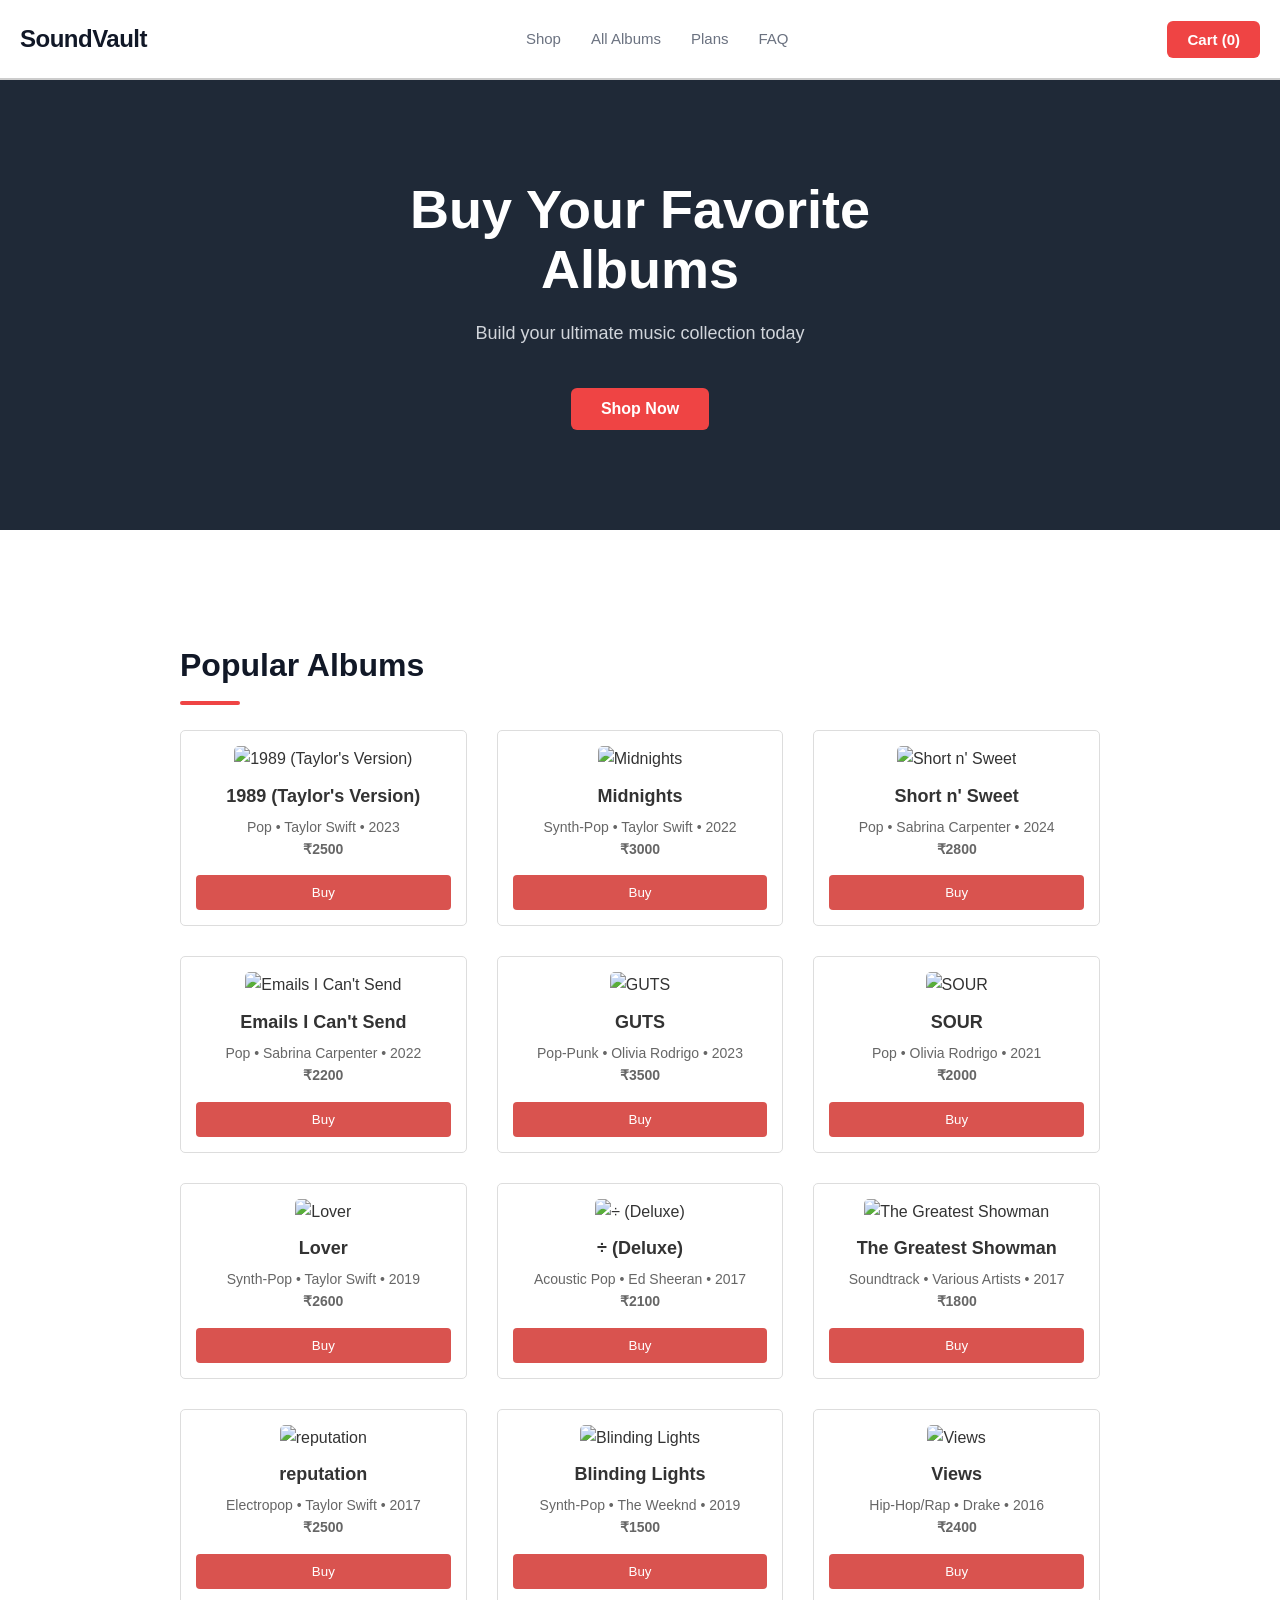
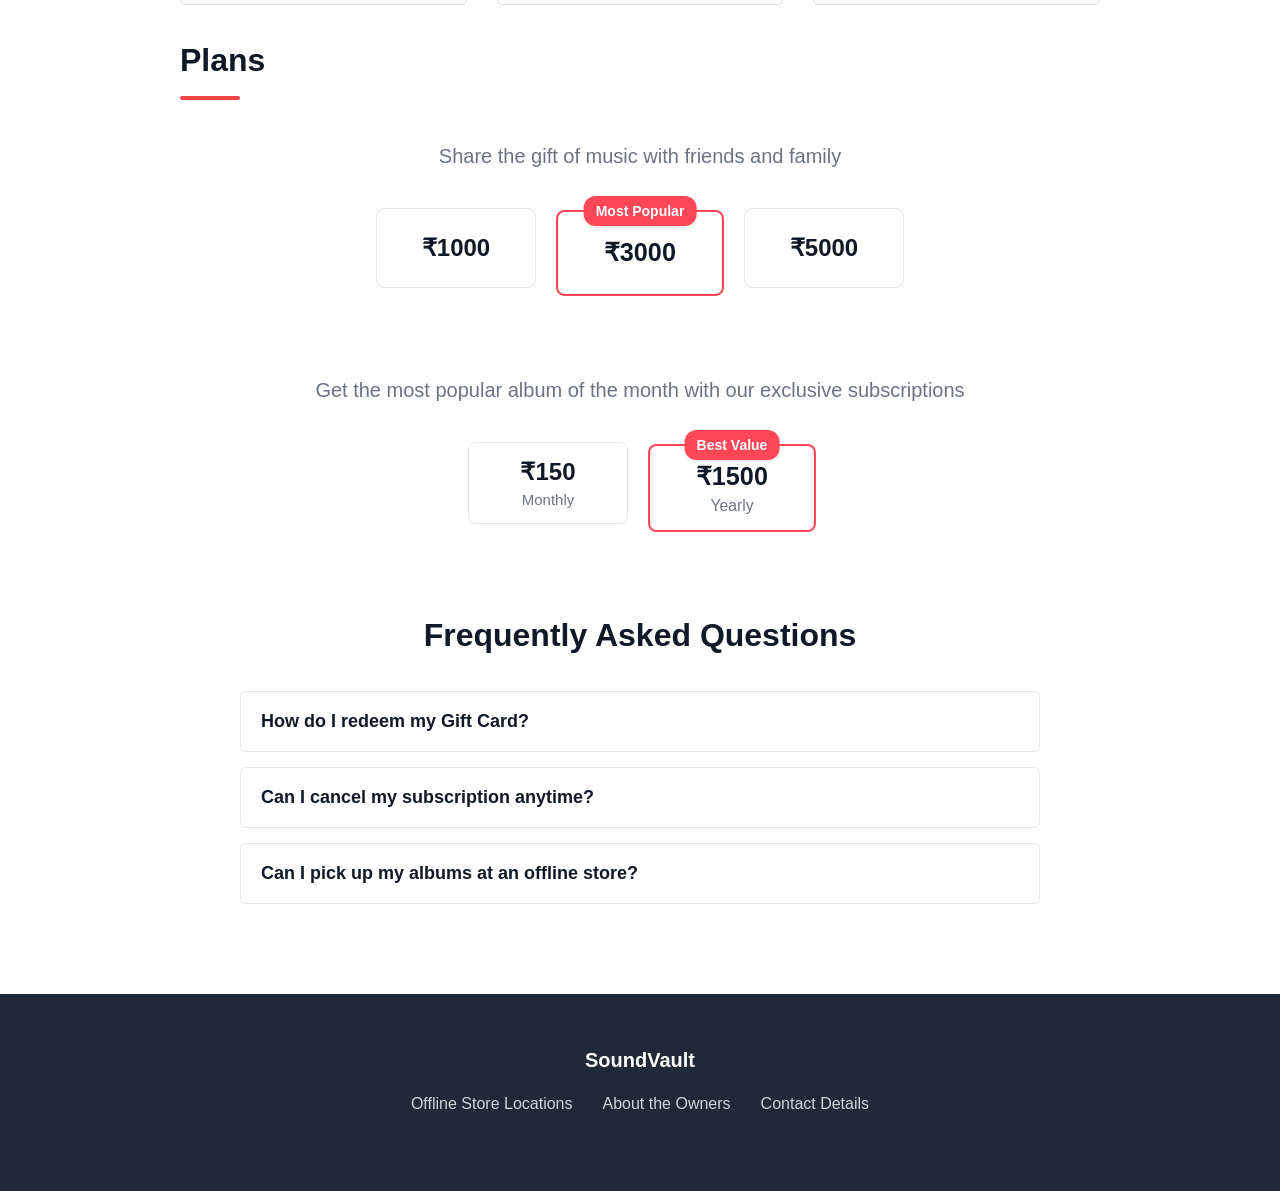
==== index.html @ afb8c5e9 "Add files via upload" ====
<!DOCTYPE html>
<html lang="en">
<head>
    <meta charset="UTF-8">
    <meta name="viewport" content="width=device-width, initial-scale=1.0">
    <title>Music Store</title>
    <link rel="stylesheet" href="styles.css">
</head>
<body>
    <header class="header">
        <div class="logo">SoundVault</div>
        <nav>
            <ul class="nav-menu">
                <li><a href="#music">Shop</a></li>
                <li><a href="albums.html">All Albums</a></li>
                <li><a href="#plans">Plans</a></li>
                <li><a href="#faq">FAQ</a></li>
            </ul>
        </nav>
        <div class="header-actions">
            <button class="cart-btn" onclick="toggleCart()">Cart</button>
        </div>
    </header>

    <section id="home" class="hero">
        <div class="hero-content">
            <h1>Buy Your Favorite<br>Albums</h1>
            <p>Build your ultimate music collection today</p>
            <button class="shop-now-btn" onclick="window.location.href='#music'">Shop Now</button>
        </div>
    </section>

    <main class="main-wrapper">
        <section id="music" class="music-section">
            <h2>Popular Albums</h2>
            <div class="album-grid">
                <div class="card">
                    <img src="https://is1-ssl.mzstatic.com/image/thumb/Music116/v4/8e/35/6c/8e356cc2-0be4-b83b-d29e-b578623df2ac/23UM1IM34052.rgb.jpg/600x600bb.jpg" alt="1989 (Taylor's Version)">
                    <h3>1989 (Taylor's Version)</h3>
                    <p class="desc">Pop &bull; Taylor Swift &bull; 2023<br><b>₹2500</b></p>
                    <button onclick="addToCart('1989 (Taylor\'s Version)', 2500)">Buy</button>
                </div>
                <div class="card">
                    <img src="https://is1-ssl.mzstatic.com/image/thumb/Music126/v4/fb/b7/5d/fbb75d98-3b52-2fa5-ca82-658194f3c498/23UMGIM58157.rgb.jpg/600x600bb.jpg" alt="Midnights">
                    <h3>Midnights</h3>
                    <p class="desc">Synth-Pop &bull; Taylor Swift &bull; 2022<br><b>₹3000</b></p>
                    <button onclick="addToCart('Midnights', 3000)">Buy</button>
                </div>
                <div class="card">
                    <img src="https://is1-ssl.mzstatic.com/image/thumb/Music221/v4/a1/1c/ca/a11ccab6-7d4c-e041-d028-998bcebeb709/24UMGIM61704.rgb.jpg/600x600bb.jpg" alt="Short n' Sweet">
                    <h3>Short n' Sweet</h3>
                    <p class="desc">Pop &bull; Sabrina Carpenter &bull; 2024<br><b>₹2800</b></p>
                    <button onclick="addToCart('Short n\' Sweet', 2800)">Buy</button>
                </div>
                <div class="card">
                    <img src="https://is1-ssl.mzstatic.com/image/thumb/Music116/v4/73/ae/bc/73aebca9-6c0c-4392-e083-71913b6b590d/23UMGIM16393.rgb.jpg/600x600bb.jpg" alt="Emails I Can't Send">
                    <h3>Emails I Can't Send</h3>
                    <p class="desc">Pop &bull; Sabrina Carpenter &bull; 2022<br><b>₹2200</b></p>
                    <button onclick="addToCart('Emails I Can\'t Send', 2200)">Buy</button>
                </div>
                <div class="card">
                    <img src="https://is1-ssl.mzstatic.com/image/thumb/Music116/v4/9e/0d/17/9e0d17e0-c068-fbd9-fd85-610cc87c86aa/23UMGIM71511.rgb.jpg/600x600bb.jpg" alt="GUTS">
                    <h3>GUTS</h3>
                    <p class="desc">Pop-Punk &bull; Olivia Rodrigo &bull; 2023<br><b>₹3500</b></p>
                    <button onclick="addToCart('GUTS', 3500)">Buy</button>
                </div>
                <div class="card">
                    <img src="https://is1-ssl.mzstatic.com/image/thumb/Music115/v4/02/ed/8c/02ed8cab-c089-2fdd-7ce6-ab334a9a4e19/21UMGIM26093.rgb.jpg/600x600bb.jpg" alt="SOUR">
                    <h3>SOUR</h3>
                    <p class="desc">Pop &bull; Olivia Rodrigo &bull; 2021<br><b>₹2000</b></p>
                    <button onclick="addToCart('SOUR', 2000)">Buy</button>
                </div>
                <div class="card">
                    <img src="https://is1-ssl.mzstatic.com/image/thumb/Music125/v4/49/3d/ab/493dab54-f920-9043-6181-80993b8116c9/19UMGIM53909.rgb.jpg/600x600bb.jpg" alt="Lover">
                    <h3>Lover</h3>
                    <p class="desc">Synth-Pop &bull; Taylor Swift &bull; 2019<br><b>₹2600</b></p>
                    <button onclick="addToCart('Lover', 2600)">Buy</button>
                </div>
                <div class="card">
                    <img src="https://is1-ssl.mzstatic.com/image/thumb/Music115/v4/15/e6/e8/15e6e8a4-4190-6a8b-86c3-ab4a51b88288/190295851286.jpg/600x600bb.jpg" alt="÷ (Deluxe)">
                    <h3>&divide; (Deluxe)</h3>
                    <p class="desc">Acoustic Pop &bull; Ed Sheeran &bull; 2017<br><b>₹2100</b></p>
                    <button onclick="addToCart('&divide; (Deluxe)', 2100)">Buy</button>
                </div>
                <div class="card">
                    <img src="https://is1-ssl.mzstatic.com/image/thumb/Music115/v4/a6/63/54/a6635418-7d49-b237-d1c9-ba85fa57dbc6/075679886613.jpg/600x600bb.jpg" alt="The Greatest Showman">
                    <h3>The Greatest Showman</h3>
                    <p class="desc">Soundtrack &bull; Various Artists &bull; 2017<br><b>₹1800</b></p>
                    <button onclick="addToCart('The Greatest Showman', 1800)">Buy</button>
                </div>
                <div class="card">
                    <img src="https://is1-ssl.mzstatic.com/image/thumb/Music221/v4/eb/e6/06/ebe606da-e00f-82d3-47f3-b79904eed541/17UM1IM24651.rgb.jpg/600x600bb.jpg" alt="reputation">
                    <h3>reputation</h3>
                    <p class="desc">Electropop &bull; Taylor Swift &bull; 2017<br><b>₹2500</b></p>
                    <button onclick="addToCart('reputation', 2500)">Buy</button>
                </div>
                <div class="card">
                    <img src="https://is1-ssl.mzstatic.com/image/thumb/Music125/v4/a6/6e/bf/a66ebf79-5008-8948-b352-a790fc87446b/19UM1IM04638.rgb.jpg/600x600bb.jpg" alt="Blinding Lights">
                    <h3>Blinding Lights</h3>
                    <p class="desc">Synth-Pop &bull; The Weeknd &bull; 2019<br><b>₹1500</b></p>
                    <button onclick="addToCart('Blinding Lights', 1500)">Buy</button>
                </div>
                <div class="card">
                    <img src="https://is1-ssl.mzstatic.com/image/thumb/Music115/v4/95/f5/87/95f587f7-21c3-d5f9-d81a-4350f9caa020/16UMGIM27643.rgb.jpg/600x600bb.jpg" alt="Views">
                    <h3>Views</h3>
                    <p class="desc">Hip-Hop/Rap &bull; Drake &bull; 2016<br><b>₹2400</b></p>
                    <button onclick="addToCart('Views', 2400)">Buy</button>
                </div>
            </div>
        </section>

        <section id="plans" class="features-section">
            <h2>Plans</h2>
            
            <div class="plan-category" style="margin-top: 40px; text-align: center;">
                <p style="font-size: 20px; color: #6b7280; margin-bottom: 30px;">Share the gift of music with friends and family</p>
                <div class="gift-options" style="display:flex; flex-wrap:wrap; gap:1.5rem; justify-content:center; align-items:center;">
                    <button class="gift-card" onclick="addToCart('₹1000 Gift Card', 1000)">₹1000</button>
                    <div style="position:relative; margin-top: 10px;">
                        <span style="position:absolute; top:-16px; left:50%; transform:translateX(-50%); background:#ff4757; color:white; padding:4px 12px; border-radius:12px; font-size:14px; font-weight:bold; white-space:nowrap; box-shadow:0 2px 4px rgba(0,0,0,0.1); z-index:10;">Most Popular</span>
                        <button class="gift-card" style="border:2px solid #ff4757; transform:scale(1.05); position:relative; z-index:1;" onclick="addToCart('₹3000 Gift Card', 3000)">₹3000</button>
                    </div>
                    <button class="gift-card" onclick="addToCart('₹5000 Gift Card', 5000)">₹5000</button>
                </div>
            </div>

            <div class="plan-category" style="margin-top: 80px; text-align: center;">
                <p style="font-size: 20px; color: #6b7280; margin-bottom: 30px;">Get the most popular album of the month with our exclusive subscriptions</p>
                <div class="gift-options" style="display:flex; flex-wrap:wrap; gap:1.5rem; justify-content:center; align-items:center;">
                    <button class="gift-card sub-card" onclick="addToCart('Monthly Subscription', 150)">
                        <span class="sub-price">₹150</span>
                        <span class="sub-desc">Monthly</span>
                    </button>
                    <div style="position:relative; margin-top: 10px;">
                        <span style="position:absolute; top:-16px; left:50%; transform:translateX(-50%); background:#ff4757; color:white; padding:4px 12px; border-radius:12px; font-size:14px; font-weight:bold; white-space:nowrap; box-shadow:0 2px 4px rgba(0,0,0,0.1); z-index:10;">Best Value</span>
                        <button class="gift-card sub-card" style="border:2px solid #ff4757; transform:scale(1.05); position:relative; z-index:1;" onclick="addToCart('Yearly Subscription', 1500)">
                            <span class="sub-price">₹1500</span>
                            <span class="sub-desc">Yearly</span>
                        </button>
                    </div>
                </div>
            </div>
        </section>



        <!-- FAQ Section -->
        <section id="faq" class="faq-section" style="margin-top: 80px;">
            <h2 style="text-align: center; font-size: 32px; font-weight: 800; color: #111827; margin-bottom: 30px;">Frequently Asked Questions</h2>
            <div class="faq-container">
                <details class="faq-item">
                    <summary>How do I redeem my Gift Card?</summary>
                    <p>Gift cards can be redeemed by entering the code during checkout or adding the balance to your SoundVault wallet in your account settings.</p>
                </details>
                <details class="faq-item">
                    <summary>Can I cancel my subscription anytime?</summary>
                    <p>Yes! Our subscriptions are entirely commitment-free. You can cancel your monthly or yearly plan whenever you want through your account dashboard.</p>
                </details>
                <details class="faq-item">
                    <summary>Can I pick up my albums at an offline store?</summary>
                    <p>Yes! You can order online and choose to pick up your physical albums and gift cards at any of our offline store locations for added convenience.</p>
                </details>
            </div>
        </section>
    </main>

    <!-- Footer -->
    <footer class="site-footer">
        <div class="footer-content">
            <h3 style="color: white; margin-bottom: 15px; font-size: 20px;">SoundVault</h3>
            <div class="footer-links">
                <a href="#" onclick="toggleLocations(); return false;">Offline Store Locations</a>
                <a href="#" onclick="toggleAbout(); return false;">About the Owners</a>
                <a href="#" onclick="toggleContact(); return false;">Contact Details</a>
            </div>

        </div>
    </footer>



    <!-- Contact Modal -->
    <div id="contact-modal" class="modal">
        <div class="modal-content" style="max-width: 500px; width: 90%; text-align: center;">
            <span class="close" onclick="toggleContact()">&times;</span>
            <div class="contact-container" style="display: flex; flex-direction: column; gap: 15px;">
                <h2 style="font-size: 28px; font-weight: 800; color: #111827; margin: 0;">Get in Touch</h2>
                <p style="color: #4b5563; font-size: 16px;">Have a query about a rare vinyl or a store pickup? We're here to help!</p>
                <div style="background-color: #f3f4f6; padding: 20px; border-radius: 8px; margin-top: 10px;">
                    <h3 style="margin-top: 0; color: #111827; font-size: 18px;">Customer Support Numbers</h3>
                    <p style="font-size: 18px; font-weight: bold; color: #ff4757; margin: 10px 0;">📞 +91 98765 43210</p>
                    <p style="font-size: 18px; font-weight: bold; color: #ff4757; margin: 10px 0;">📞 +91 87654 32109</p>
                    <p style="font-size: 14px; color: #6b7280; margin-top: 15px;">Lines are open everyday from 10:00 AM to 8:00 PM</p>
                </div>
                <p style="color: #4b5563; font-size: 16px; margin-top: 10px;">Or email us: <a href="mailto:support@soundvault.com" style="color: #ff4757; text-decoration: none; font-weight: bold;">support@soundvault.com</a></p>
            </div>
        </div>
    </div>

    <!-- About Modal -->
    <div id="about-modal" class="modal">
        <div class="modal-content" style="max-width: 600px; width: 90%;">
            <span class="close" onclick="toggleAbout()">&times;</span>
            <div class="about-container" style="display: flex; flex-direction: column; gap: 20px;">
                <h2 style="text-align: center; font-size: 32px; font-weight: 800; color: #111827; margin: 0;">Our Story</h2>
                <img src="images/owners.jpg" alt="Mahi, Shreeya, and Vanshika" style="width: 100%; max-height: 400px; object-fit: cover; border-radius: 8px;">
                <div style="font-size: 16px; line-height: 1.6; color: #4b5563;">
                    <p>Every great venture starts with a shared playlist. For us—Mahi, Shreeya, and Vanshika—music has always been more than just background noise; it’s the heartbeat of our friendship and the blueprint for our biggest dreams.</p>
                    <p>What began as late-night debates over tracklists and hunt-downs for rare pressings eventually turned into a mission: to create a space where music lovers can find albums that truly resonate. We believe that an album is a time capsule—a physical piece of art that connects the artist's vision to your own personal journey.</p>
                    
                    <h3 style="color: #111827; margin-top: 20px;">Why We’re Here</h3>
                    <p>We didn't just want to build a store; we wanted to build a bridge between legendary sounds and the people who live for them.</p>
                    <p><strong>The Curated Touch:</strong> We don’t just "stock" music. From timeless classics to the newest underground releases, every album in our collection is hand-picked because it moved us.</p>
                    <p><strong>For the Fans, By the Fans:</strong> We know the thrill of unsealing a fresh record or finally holding a physical copy of that one album that changed everything for you.</p>
                    <p><strong>A Shared Dream:</strong> This website is the result of three friends deciding that the music we love deserves to be heard, held, and celebrated.</p>
                    
                    <h3 style="color: #111827; margin-top: 20px;">Meet the Team</h3>
                    <p>We’re just three friends who turned a shared obsession into a reality. Whether you're looking for the warmth of analog vinyl or the pristine clarity of a limited-edition CD, we’re here to help you find the next great soundtrack to your life.</p>
                    <p><em>Welcome to the family. Let’s keep the music playing.</em></p>
                </div>
            </div>
        </div>
    </div>

    <!-- Locations Modal -->
    <div id="locations-modal" class="modal">
        <div class="modal-content locations-modal-content">
            <span class="close" onclick="toggleLocations()">&times;</span>
            <div style="margin-bottom: 20px;">
                <h2 style="text-align: center; font-size: 32px; font-weight: 800; color: #111827; margin: 0 0 30px 0;">Our Offline Stores</h2>
                <div class="locations-grid">
                    <!-- Store 1 -->
                    <div class="store-card">
                        <div class="store-images">
                            <img src="images/andheri_interior_1775677598824.png" alt="Andheri Store interior">
                            <img src="images/andheri_records_1775677619704.png" alt="Andheri Store records selection">
                            <img src="images/andheri_exterior_1775677640345.png" alt="Andheri Store outside">
                        </div>
                        <div class="store-info">
                            <h3>SoundVault Andheri East</h3>
                            <p class="store-address">📍 Shop No. 12, JB Nagar, Andheri East, Mumbai, Maharashtra 400059</p>
                            <p class="store-timings">🕒 Mon - Sun: 10:00 AM - 10:00 PM</p>
                            <div class="store-reviews">
                                <span class="stars">⭐⭐⭐⭐⭐ 4.9</span>
                                <p class="review-text">"The best collection of physical albums in Mumbai! Excellent staff and great listening stations. Will definitely come back!" - Gaurav M.</p>
                            </div>
                        </div>
                    </div>
    
                    <!-- Store 2 -->
                    <div class="store-card">
                        <div class="store-images">
                            <img src="images/malad_listening_1775677657591.png" alt="Malad Store listening corner">
                            <img src="images/malad_wall_1775677671736.png" alt="Malad Store album wall">
                            <img src="images/malad_wide_1775677689444.png" alt="Malad Store wide view">
                        </div>
                        <div class="store-info">
                            <h3>SoundVault Malad</h3>
                            <p class="store-address">📍 Infiniti Mall, Link Road, Malad West, Mumbai, Maharashtra 400064</p>
                            <p class="store-timings">🕒 Mon - Sun: 11:00 AM - 9:30 PM</p>
                            <div class="store-reviews">
                                <span class="stars">⭐⭐⭐⭐½ 4.7</span>
                                <p class="review-text">"Huge store with amazing listening stations. Finding indie records here is super easy." - Priya K.</p>
                            </div>
                        </div>
                    </div>
    
                    <!-- Store 3 -->
                    <div class="store-card">
                        <div class="store-images">
                            <img src="images/thane_cozy_1775677706099.png" alt="Thane Store acoustic corner">
                            <img src="images/thane_browsing_1775677720774.png" alt="Thane Store customers browsing">
                            <img src="images/thane_display_1775677735664.png" alt="Thane Store bright display">
                        </div>
                        <div class="store-info">
                            <h3>SoundVault Thane</h3>
                            <p class="store-address">📍 Viviana Mall, Eastern Express Hwy, Thane, Maharashtra 400606</p>
                            <p class="store-timings">🕒 Mon - Sun: 11:00 AM - 10:00 PM</p>
                            <div class="store-reviews">
                                <span class="stars">⭐⭐⭐⭐⭐ 4.8</span>
                                <p class="review-text">"Got my rare editions here. The vibe is magical and the acoustics inside the store are awesome!" - Rohan D.</p>
                            </div>
                        </div>
                    </div>
                </div>
            </div>
        </div>
    </div>

    <div id="cart-modal" class="modal">
        <div class="modal-content">
            <span class="close" onclick="toggleCart()">&times;</span>
            <h2>Shopping Cart</h2>
            <ul id="cart-items"></ul>
            
            <div id="cart-summary" style="margin-top: 20px; border-top: 1px solid #e5e7eb; padding-top: 15px;">
                <div style="display: flex; gap: 10px; margin-bottom: 15px;">
                    <input type="text" id="discount-code" placeholder="Enter discount code" style="flex: 1; padding: 8px; border: 1px solid #d1d5db; border-radius: 4px;">
                    <button onclick="applyDiscount()" style="padding: 8px 15px; background: #111827; color: white; border: none; border-radius: 4px; cursor: pointer;">Apply</button>
                </div>
                <p id="discount-message" style="color: #10b981; font-size: 14px; margin-bottom: 10px; display: none;"></p>
                <div style="display: flex; justify-content: space-between; margin-bottom: 5px; color: #4b5563;">
                    <span>Subtotal:</span>
                    <span>₹<span id="cart-subtotal">0</span></span>
                </div>
                <div style="display: flex; justify-content: space-between; margin-bottom: 5px; color: #4b5563;">
                    <span>Discount:</span>
                    <span style="color: #10b981;">-₹<span id="cart-discount">0</span></span>
                </div>
                <div style="display: flex; justify-content: space-between; margin-bottom: 15px; color: #4b5563;">
                    <span>Delivery (Free over ₹5000):</span>
                    <span><span id="cart-delivery">₹200</span></span>
                </div>
                <h3 class="total" style="margin: 0 0 15px 0;">Total: ₹<span id="cart-total">0</span></h3>
            </div>
            
            <button class="checkout-btn" onclick="checkout()">Checkout</button>
        </div>
    </div>

    <!-- Confirmation Modal -->
    <div id="confirmation-modal" class="modal">
        <div class="modal-content" style="max-width: 400px; text-align: center; padding: 40px 20px;">
            <span class="close" onclick="closeConfirmation()">&times;</span>
            <div style="font-size: 48px; color: #10b981; margin-bottom: 20px;">✓</div>
            <h2 style="font-size: 24px; font-weight: 800; color: #111827; margin-bottom: 10px;">Order Confirmed!</h2>
            <p style="color: #4b5563; font-size: 16px; margin-bottom: 20px;">Thank you for shopping at SoundVault.</p>
            <div style="background-color: #f3f4f6; padding: 15px; border-radius: 8px; margin-bottom: 20px;">
                <p style="margin: 5px 0; color: #111827;"><strong>Order Number:</strong> <span id="confirm-order-id"></span></p>
                <p style="margin: 5px 0; color: #111827;"><strong>Estimated Delivery:</strong> <span id="confirm-date"></span></p>
            </div>
            <button onclick="closeConfirmation()" style="padding: 10px 20px; background: #ff4757; color: white; border: none; border-radius: 4px; cursor: pointer; font-weight: bold; width: 100%;">Continue Browsing</button>
        </div>
    </div>

    <script src="script.js"></script>
</body>
</html>
---- styles.css ----
* {
    margin: 0;
    padding: 0;
    box-sizing: border-box;
}

body {
    font-family: Arial, sans-serif;
    background-image: url('images/music-bg.jpg');
    background-size: cover;
    background-position: center;
    background-attachment: fixed;
    color: #333;
    line-height: 1.6;
}

/* Header */
.header {
    background-color: white;
    padding: 20px;
    display: flex;
    justify-content: space-between;
    align-items: center;
    border-bottom: 2px solid #ccc;
    position: sticky;
    top: 0;
    z-index: 1000;
    transition: background-color 0.3s ease, box-shadow 0.3s ease;
}

.logo {
    font-size: 24px;
    font-weight: 800;
    color: #111827;
    letter-spacing: -0.5px;
}

.nav-menu {
    list-style: none;
    display: flex;
    gap: 30px;
}

.nav-menu a {
    text-decoration: none;
    color: #6b7280;
    font-size: 15px;
    font-weight: 500;
}

.nav-menu a:hover {
    color: #111827;
}

.header-actions button {
    padding: 10px 20px;
    background-color: #ef4444;
    color: white;
    border: none;
    cursor: pointer;
    font-size: 15px;
    border-radius: 6px;
    font-weight: 600;
    transition: background-color 0.2s;
}

.header-actions button:hover {
    background-color: #dc2626;
}

/* Hero Section */
.hero {
    background-color: #1f2937;
    color: white;
    text-align: center;
    padding: 100px 20px;
    width: 100%;
}

.hero h1 {
    font-size: 54px;
    margin-bottom: 20px;
    font-weight: 800;
    line-height: 1.1;
}

.hero p {
    font-size: 18px;
    color: #d1d5db;
    margin-bottom: 40px;
}

.shop-now-btn {
    background-color: #ef4444;
    color: white;
    border: none;
    padding: 12px 30px;
    font-size: 16px;
    font-weight: bold;
    border-radius: 6px;
    cursor: pointer;
    transition: background-color 0.2s;
}

.shop-now-btn:hover {
    background-color: #dc2626;
}

/* Main Content Wrappers */
.main-wrapper {
    background-color: rgba(255, 255, 255, 0.9);
    margin: 40px auto;
    max-width: 1000px;
    padding: 40px;
    border-radius: 8px;
}

.music-section, .features-section {
    margin-top: 30px;
}

.music-section h2, .features-section h2 {
    text-align: left;
    margin-bottom: 25px;
    font-size: 32px;
    color: #111827;
    font-weight: 800;
}

.music-section h2::after, .features-section h2::after {
    content: '';
    display: block;
    width: 60px;
    height: 4px;
    background-color: #ef4444; /* red line from image */
    margin-top: 10px;
    border-radius: 2px;
}

/* Plans Options */
.gift-card {
    padding: 25px 40px;
    border: 1px solid #e5e7eb;
    background: white;
    border-radius: 8px;
    font-size: 24px;
    font-weight: 800;
    color: #111827;
    cursor: pointer;
    transition: all 0.2s ease;
    min-width: 160px;
}

.gift-card:hover {
    border-color: #111827;
    box-shadow: 0 4px 12px rgba(0, 0, 0, 0.05);
}

.sub-card {
    display: flex;
    flex-direction: column;
    align-items: center;
    gap: 5px;
    padding: 15px 40px;
}

.sub-desc {
    font-size: 15px;
    font-weight: 500;
    color: #6b7280;
}



/* Album Grid */
.album-grid {
    display: grid;
    grid-template-columns: repeat(3, 1fr);
    gap: 30px;
}

.card {
    background: white;
    border: 1px solid #ddd;
    border-radius: 5px;
    padding: 15px;
    text-align: center;
    transition: transform 0.2s ease, box-shadow 0.2s ease;
}

.card:hover {
    transform: scale(1.03);
    box-shadow: 0 4px 10px rgba(0,0,0,0.1);
}

.card img {
    width: 100%;
    height: auto;
    border-radius: 5px;
    margin-bottom: 10px;
}

.card h3 {
    font-size: 18px;
    margin-bottom: 5px;
}

.card .desc {
    font-size: 14px;
    color: #666;
    margin-bottom: 15px;
}

.card button {
    background-color: #d9534f;
    color: white;
    border: none;
    padding: 10px;
    width: 100%;
    cursor: pointer;
    border-radius: 4px;
    transition: background-color 0.2s ease;
}

.card button:hover {
    background-color: #c9302c;
}

/* Modal */
.modal {
    display: none;
    position: fixed;
    top: 0;
    left: 0;
    width: 100%;
    height: 100%;
    background-color: rgba(0,0,0,0.6);
    z-index: 2000;
    align-items: center;
    justify-content: center;
}

.modal-content {
    background-color: white;
    margin: auto;
    padding: 30px;
    width: 450px;
    border-radius: 8px;
    box-shadow: 0 10px 25px rgba(0,0,0,0.1);
    max-height: 90vh;
    overflow-y: auto;
}

.modal-content h2 {
    font-size: 28px;
    font-weight: 800;
    color: #111827;
    margin-bottom: 20px;
    margin-top: 0;
}

.close {
    float: right;
    font-size: 28px;
    cursor: pointer;
    color: #9ca3af;
    margin-top: -5px;
    font-weight: bold;
}

.close:hover {
    color: #4b5563;
}

#cart-items {
    list-style: none;
    margin: 15px 0;
    padding: 0;
}

#cart-items li {
    display: flex;
    justify-content: space-between;
    align-items: center;
    border-bottom: 1px solid #e5e7eb;
    padding: 15px 0;
}

.cart-item-info {
    text-align: left;
}

.cart-item-name {
    color: #111827;
    font-size: 16px;
    font-weight: bold;
}

.cart-item-price {
    color: #3b82f6;
    font-size: 15px;
    margin-top: 5px;
    display: inline-block;
}

.cart-remove-btn {
    background: none;
    border: none;
    color: #ef4444;
    font-size: 20px;
    font-weight: bold;
    cursor: pointer;
}

.cart-remove-btn:hover {
    color: #dc2626;
}

.total {
    font-weight: bold;
    font-size: 20px;
    color: #111827;
    margin: 20px 0;
    text-align: right;
}

.checkout-btn {
    background-color: #ef4444;
    color: white;
    border: none;
    padding: 15px;
    width: 100%;
    cursor: pointer;
    font-size: 18px;
    font-weight: bold;
    border-radius: 6px;
    transition: background-color 0.2s ease;
}

.checkout-btn:hover {
    background-color: #dc2626;
}

/* Locations Section */
.locations-modal-content {
    width: 90%;
    max-width: 1000px;
    max-height: 90vh;
    overflow-y: auto;
    padding: 40px;
}

.locations-grid {
    display: flex;
    flex-direction: column;
    gap: 40px;
    max-width: 900px;
    margin: 0 auto;
}

.store-card {
    background: white;
    border: 1px solid #e5e7eb;
    border-radius: 8px;
    overflow: hidden;
    box-shadow: 0 4px 6px rgba(0,0,0,0.05);
}

.store-images {
    display: flex;
    height: 200px;
}

.store-images img {
    flex: 1;
    object-fit: cover;
    width: 33.33%;
    border-right: 2px solid white;
}

.store-images img:last-child {
    border-right: none;
}

.store-info {
    padding: 25px;
    text-align: left;
}

.store-info h3 {
    font-size: 24px;
    color: #111827;
    margin-bottom: 10px;
}

.store-address, .store-timings {
    font-size: 16px;
    color: #4b5563;
    margin-bottom: 8px;
}

.store-reviews {
    margin-top: 15px;
    padding-top: 15px;
    border-top: 1px solid #f3f4f6;
}

.stars {
    font-size: 18px;
    color: #111827;
    font-weight: bold;
    display: block;
    margin-bottom: 5px;
}

.review-text {
    font-style: italic;
    color: #6b7280;
    font-size: 15px;
}

/* FAQ Section */
.faq-container {
    max-width: 800px;
    margin: 0 auto;
    display: flex;
    flex-direction: column;
    gap: 15px;
}

.faq-item {
    background: white;
    border: 1px solid #e5e7eb;
    border-radius: 6px;
    padding: 15px 20px;
}

.faq-item summary {
    font-size: 18px;
    font-weight: bold;
    color: #111827;
    cursor: pointer;
    outline: none;
    list-style: none; /* Hide default arrow in some browsers */
}

.faq-item summary::-webkit-details-marker {
    display: none;
}

.faq-item p {
    margin-top: 15px;
    font-size: 16px;
    color: #4b5563;
    line-height: 1.5;
    border-top: 1px solid #e5e7eb;
    padding-top: 15px;
}

/* Footer */
.site-footer {
    background-color: #1f2937;
    color: white;
    padding: 50px 20px;
    text-align: center;
    margin-top: 50px;
}

.footer-content {
    max-width: 1000px;
    margin: 0 auto;
}

.footer-links {
    display: flex;
    justify-content: center;
    gap: 30px;
    margin-bottom: 25px;
    flex-wrap: wrap;
}

.footer-links a {
    color: #d1d5db;
    text-decoration: none;
    font-size: 16px;
    transition: color 0.2s ease;
}

.footer-links a:hover {
    color: #ef4444;
}

.site-footer p {
    color: #9ca3af;
    font-size: 14px;
}

@media (max-width: 768px) {
    .header {
        flex-direction: column;
        padding: 15px;
    }

    .nav-menu {
        margin-top: 15px;
        flex-direction: column;
        align-items: center;
        gap: 15px;
    }

    .album-grid {
        grid-template-columns: 1fr;
    }
}
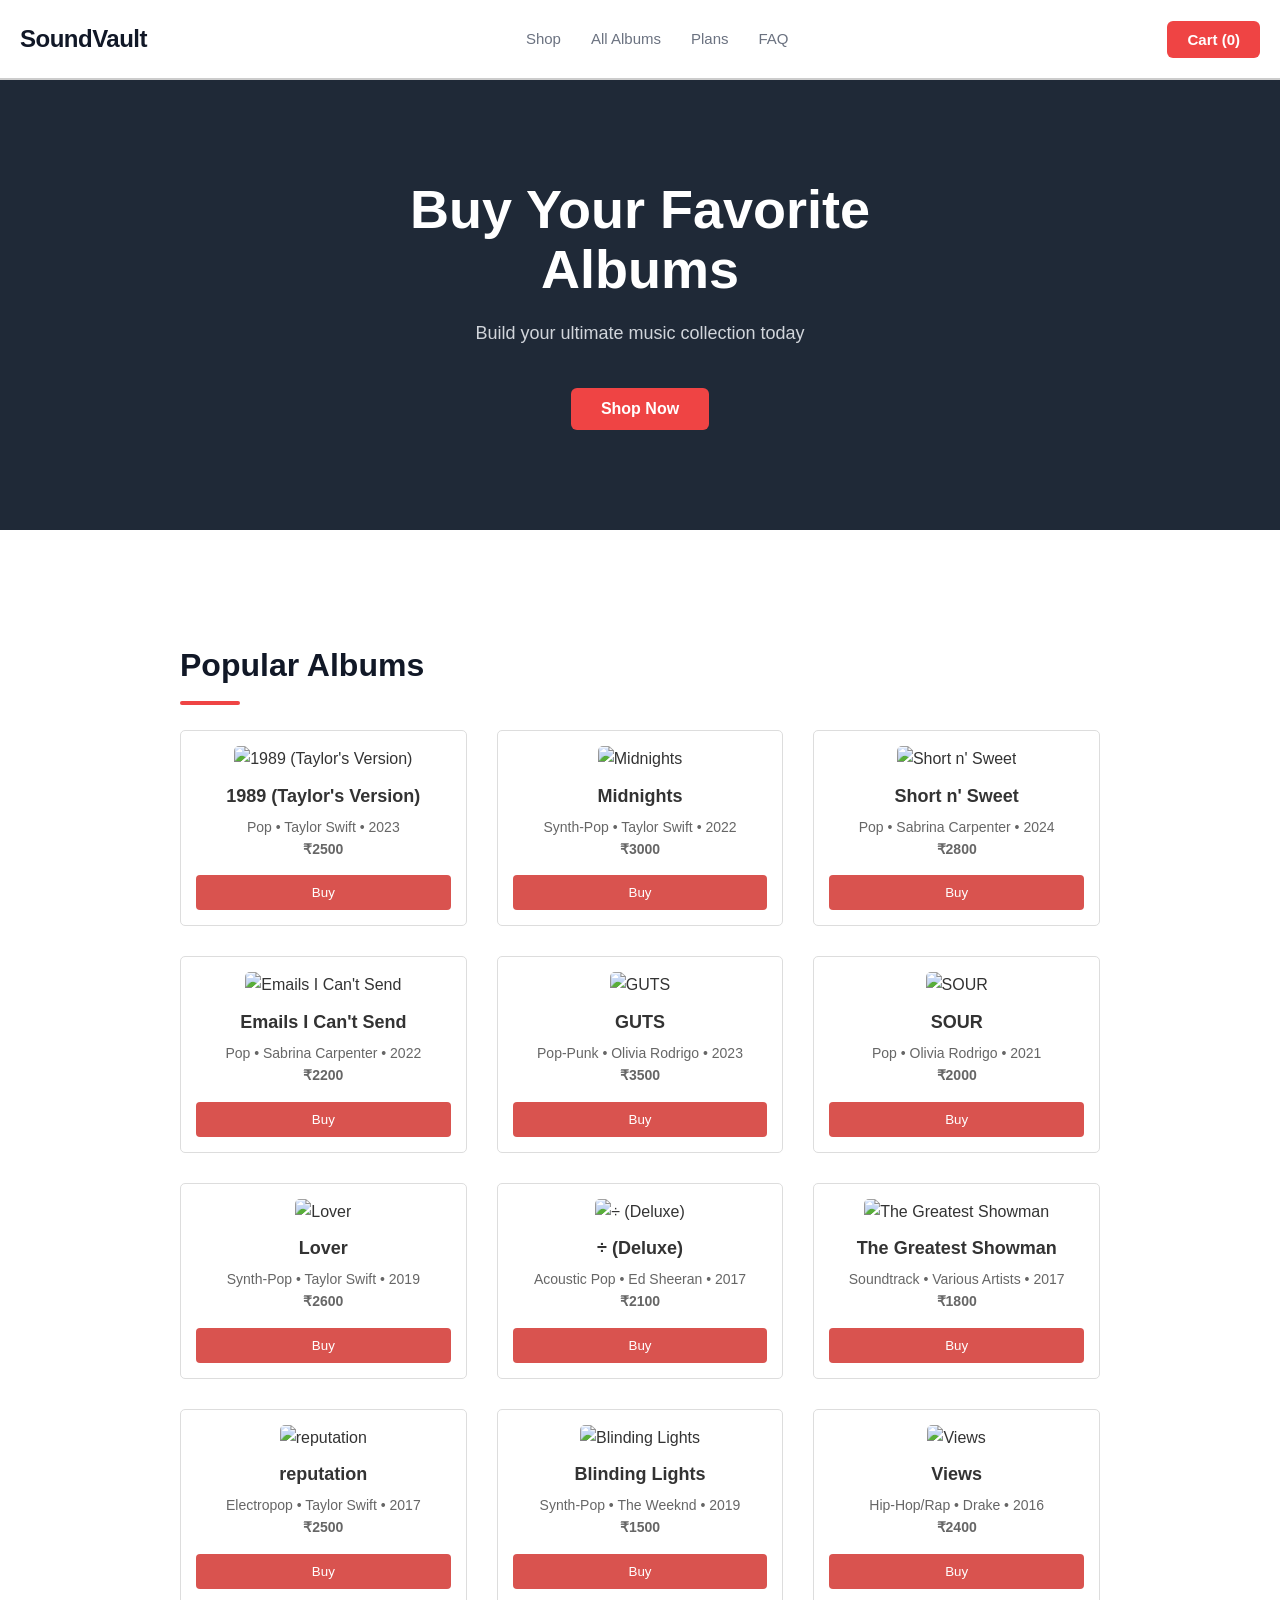
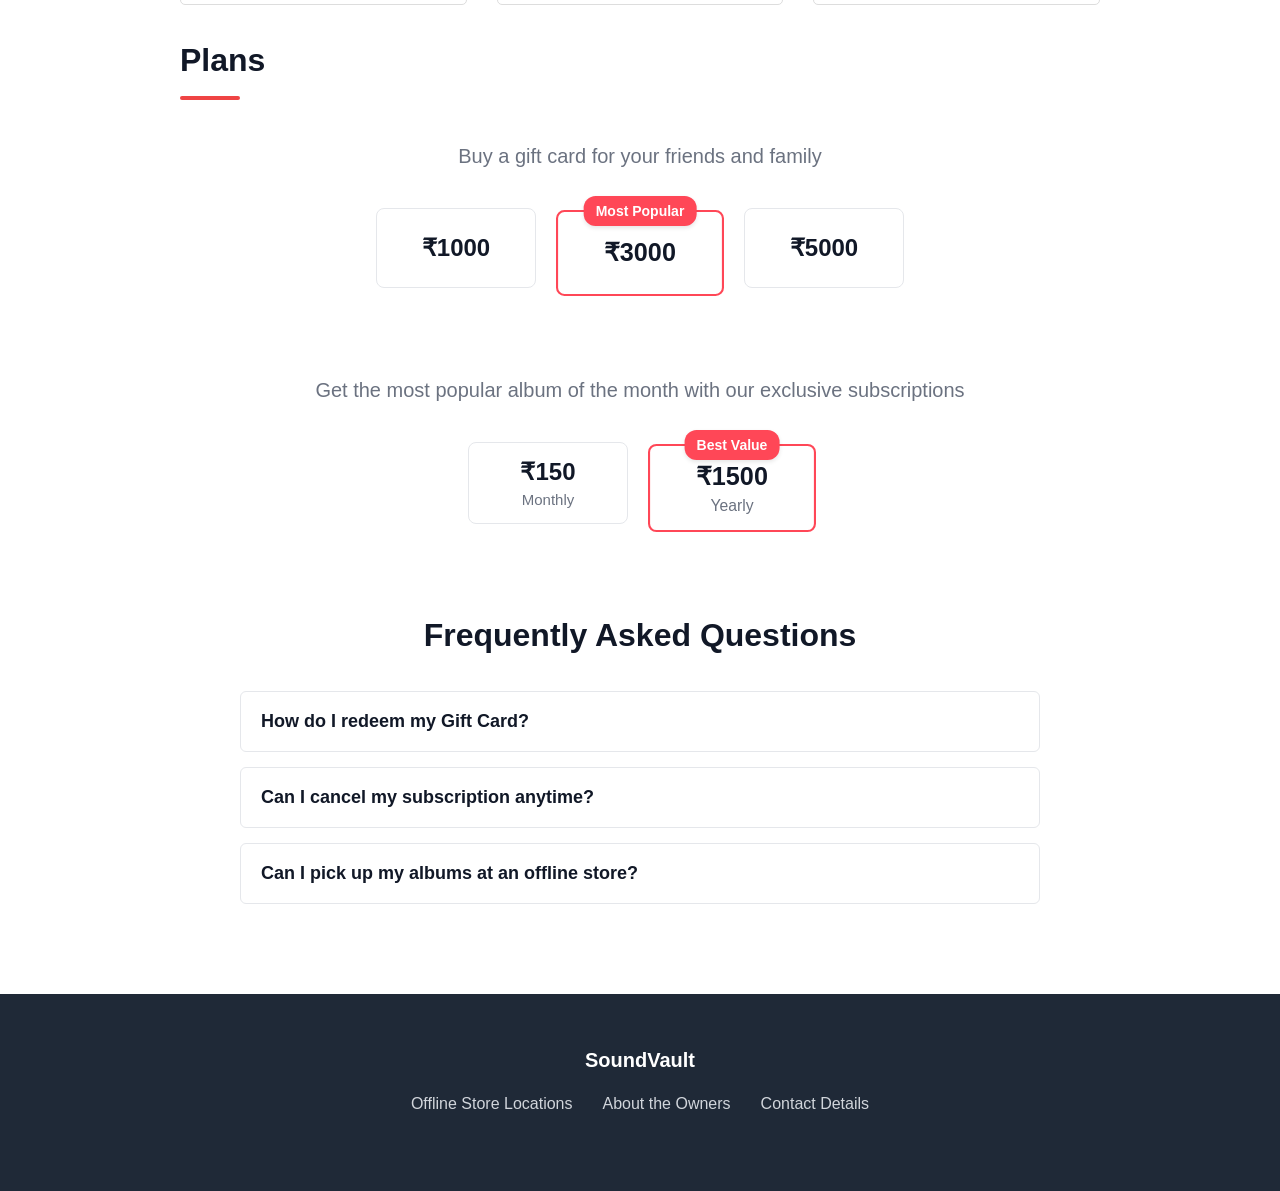
==== commit 6ad83110: "Update index.html" ====
--- a/index.html
+++ b/index.html
@@ -113,7 +113,7 @@
             <h2>Plans</h2>
             
             <div class="plan-category" style="margin-top: 40px; text-align: center;">
-                <p style="font-size: 20px; color: #6b7280; margin-bottom: 30px;">Share the gift of music with friends and family</p>
+                <p style="font-size: 20px; color: #6b7280; margin-bottom: 30px;">Buy a gift card for your friends and family</p>
                 <div class="gift-options" style="display:flex; flex-wrap:wrap; gap:1.5rem; justify-content:center; align-items:center;">
                     <button class="gift-card" onclick="addToCart('₹1000 Gift Card', 1000)">₹1000</button>
                     <div style="position:relative; margin-top: 10px;">
